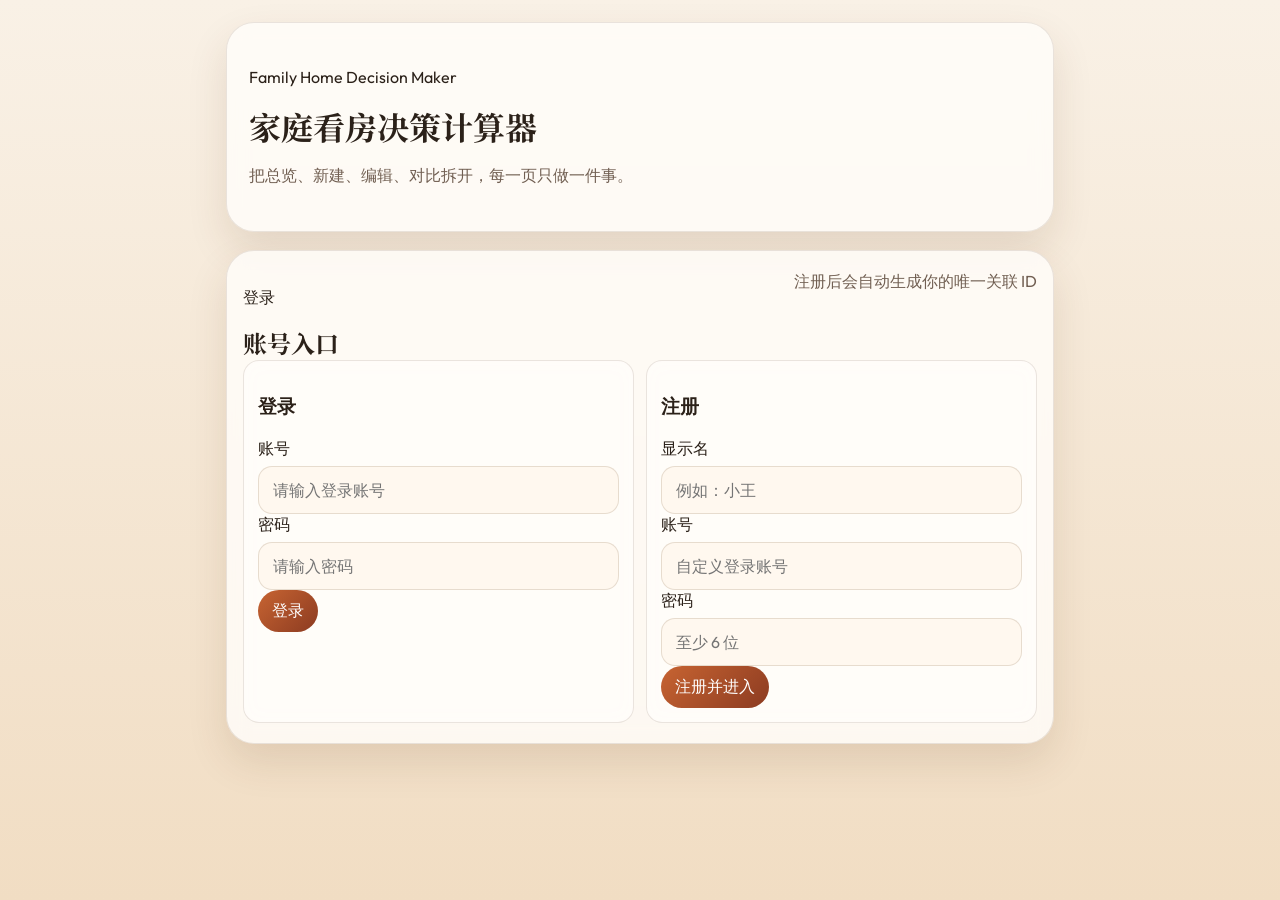
==== frontend/index.html @ 097f2097 "Initial commit: home decision calculator" ====
<!DOCTYPE html>
<html lang="zh-CN">
  <head>
    <meta charset="UTF-8" />
    <meta name="viewport" content="width=device-width, initial-scale=1.0, viewport-fit=cover" />
    <title>家庭看房决策计算器</title>
    <link rel="preconnect" href="https://fonts.googleapis.com" />
    <link rel="preconnect" href="https://fonts.gstatic.com" crossorigin />
    <link
      href="https://fonts.googleapis.com/css2?family=Noto+Serif+SC:wght@400;600;700&family=Outfit:wght@400;500;600;700&display=swap"
      rel="stylesheet"
    />
    <link rel="stylesheet" href="./styles.css" />
  </head>
  <body>
    <div class="app-shell">
      <header class="hero">
        <p class="eyebrow">Family Home Decision Maker</p>
        <h1>家庭看房决策计算器</h1>
        <p class="hero-copy">把总览、新建、编辑、对比拆开，每一页只做一件事。</p>
      </header>

      <section class="panel auth-panel" id="auth-panel">
        <div class="section-head">
          <div>
            <p class="section-kicker">登录</p>
            <h2>账号入口</h2>
          </div>
          <span class="hint-text">注册后会自动生成你的唯一关联 ID</span>
        </div>
        <div class="auth-grid">
          <form id="login-form" class="form-group">
            <h3>登录</h3>
            <label class="field">
              <span>账号</span>
              <input id="login-id" type="text" placeholder="请输入登录账号" />
            </label>
            <label class="field">
              <span>密码</span>
              <input id="login-password" type="password" placeholder="请输入密码" />
            </label>
            <button type="submit" class="primary-button">登录</button>
          </form>
          <form id="register-form" class="form-group">
            <h3>注册</h3>
            <label class="field">
              <span>显示名</span>
              <input id="register-name" type="text" placeholder="例如：小王" />
            </label>
            <label class="field">
              <span>账号</span>
              <input id="register-id" type="text" placeholder="自定义登录账号" />
            </label>
            <label class="field">
              <span>密码</span>
              <input id="register-password" type="password" placeholder="至少 6 位" />
            </label>
            <button type="submit" class="primary-button">注册并进入</button>
          </form>
        </div>
      </section>

      <nav class="top-nav hidden" id="top-nav">
        <button type="button" class="nav-button active" data-view="dashboard">总览</button>
        <button type="button" class="nav-button" data-view="list">列表</button>
        <button type="button" class="nav-button" data-view="create">新建</button>
        <button type="button" class="nav-button" data-view="compare">对比</button>
        <button type="button" class="nav-button" data-view="weights">权重</button>
        <button type="button" class="nav-button" data-view="account">账号</button>
        <button type="button" class="nav-button hidden" data-view="admin">管理</button>
      </nav>

      <main class="page-stack hidden" id="app-main">
        <section class="page active" id="view-dashboard">
          <section class="panel summary-panel">
            <div class="section-head">
              <div>
                <p class="section-kicker">总览</p>
                <h2>房源总览</h2>
              </div>
              <button id="reload-dashboard" class="ghost-button" type="button">刷新数据</button>
            </div>
            <div class="scoreboard" id="summary-cards"></div>
            <div class="top-picks" id="top-picks"></div>
          </section>
        </section>

        <section class="page" id="view-list">
          <section class="panel">
            <div class="section-head">
              <div>
                <p class="section-kicker">列表</p>
                <h2>全部房源</h2>
              </div>
              <span class="hint-text" id="status-text">等待加载</span>
            </div>
            <div class="list-toolbar">
              <label class="field">
                <span>搜索</span>
                <input id="list-search" type="text" placeholder="搜小区名、楼栋室、备注" />
              </label>
              <label class="field">
                <span>排序</span>
                <select id="list-sort">
                  <option value="final-desc">最终分从高到低</option>
                  <option value="final-asc">最终分从低到高</option>
                  <option value="date-desc">看房日期从新到旧</option>
                  <option value="date-asc">看房日期从旧到新</option>
                  <option value="price-asc">总价从低到高</option>
                  <option value="price-desc">总价从高到低</option>
                </select>
              </label>
            </div>
            <div id="house-list" class="house-list"></div>
          </section>
        </section>

        <section class="page" id="view-create">
          <section class="panel">
            <div class="section-head">
              <div>
                <p class="section-kicker">新建</p>
                <h2>新增房源</h2>
              </div>
              <button id="reset-create" class="ghost-button" type="button">清空重填</button>
            </div>
            <form id="create-form" class="house-form"></form>
          </section>
        </section>

        <section class="page" id="view-edit">
          <section class="panel">
            <div class="section-head">
              <div>
                <p class="section-kicker">编辑</p>
                <h2 id="edit-title">编辑房源</h2>
              </div>
              <button id="back-dashboard" class="ghost-button" type="button">返回总览</button>
            </div>
            <form id="edit-form" class="house-form"></form>
          </section>
        </section>

        <section class="page" id="view-compare">
          <section class="panel">
            <div class="section-head">
              <div>
                <p class="section-kicker">对比</p>
                <h2>多房源横向比较</h2>
              </div>
              <span class="hint-text">建议选择 2 到 4 套</span>
            </div>
            <div id="compare-picker" class="compare-picker"></div>
            <div id="compare-results" class="compare-results"></div>
          </section>
        </section>

        <section class="page" id="view-weights">
          <section class="panel">
            <div class="section-head">
              <div>
                <p class="section-kicker">权重设置</p>
                <h2>双人偏好</h2>
              </div>
            </div>
            <div class="weight-tabs" id="weight-tabs"></div>
            <div class="weight-editor" id="weight-editor"></div>
          </section>
        </section>

        <section class="page" id="view-account">
          <section class="panel">
            <div class="section-head">
              <div>
                <p class="section-kicker">账号</p>
                <h2>账号管理</h2>
              </div>
              <button id="logout-button" class="ghost-button" type="button">退出登录</button>
            </div>
            <div class="account-grid">
              <section class="form-group">
                <h3>当前账号</h3>
                <div id="account-profile"></div>
              </section>
              <form id="link-form" class="form-group">
                <h3>关联夫妻双方</h3>
                <p class="hint-text">让另一半把她的唯一 ID 发给你，在这里填入后即可归到同一个家庭。</p>
                <label class="field">
                  <span>关联方</span>
                  <select id="relation-type">
                    <option value="partner">另一半</option>
                    <option value="co_decider">共同决策人</option>
                  </select>
                </label>
                <label class="field">
                  <span>对方唯一 ID</span>
                  <input id="partner-link-code" type="text" placeholder="例如：A1B2C3D4" />
                </label>
                <button type="submit" class="primary-button">立即关联</button>
              </form>
            </div>
          </section>
        </section>

        <section class="page" id="view-admin">
          <section class="panel">
            <div class="section-head">
              <div>
                <p class="section-kicker">管理员</p>
                <h2>账号总管理</h2>
              </div>
              <span class="hint-text">只有管理员可见</span>
            </div>
            <div id="admin-users" class="admin-users"></div>
          </section>
        </section>
      </main>
    </div>

    <template id="weight-row-template">
      <label class="weight-row">
        <div class="weight-row__text">
          <span class="metric-name"></span>
          <small class="metric-note"></small>
        </div>
        <div class="weight-row__control">
          <input type="range" min="0" max="100" step="1" />
          <output>0%</output>
        </div>
      </label>
    </template>

    <script src="./api.js"></script>
    <script src="./app.js"></script>
  </body>
</html>
---- frontend/styles.css ----
:root {
  --bg: #f7f0e4;
  --surface: rgba(255, 250, 243, 0.88);
  --surface-strong: #fff8ef;
  --ink: #2b2119;
  --muted: #715f52;
  --line: rgba(84, 55, 24, 0.12);
  --accent: #c76432;
  --accent-deep: #8c3b21;
  --good: #2d7b4f;
  --warn: #c4821b;
  --bad: #ab3b34;
  --shadow: 0 18px 40px rgba(88, 49, 13, 0.12);
  --radius-xl: 28px;
  --radius-lg: 22px;
  --radius-md: 16px;
}

* { box-sizing: border-box; }
.hidden { display: none !important; }
body {
  margin: 0;
  min-height: 100vh;
  font-family: "Outfit", "PingFang SC", "Hiragino Sans GB", sans-serif;
  color: var(--ink);
  background: linear-gradient(180deg, #f9f1e6 0%, #f1ddc3 100%);
}
.app-shell { width: min(100%, 860px); margin: 0 auto; padding: 22px 16px 40px; }
.hero, .panel, .summary-card, .top-pick, .house-card, .stat-chip, .weight-tab, .weight-row, .form-group, .choice-item, .empty-state {
  border: 1px solid var(--line);
  border-radius: var(--radius-md);
  background: rgba(255, 253, 249, 0.84);
  backdrop-filter: blur(10px);
}
.hero, .panel { border-radius: var(--radius-xl); box-shadow: var(--shadow); }
.hero { padding: 28px 22px; }
.hero h1, .section-head h2 { margin: 0; font-family: "Noto Serif SC", serif; }
.hero-copy, .hint-text, .house-meta, .metric-note, .field small, .empty-state p { color: var(--muted); }
.layout, .scoreboard, .top-picks, .weight-editor, .house-list, .choice-grid, .fields-grid, .form-actions, .score-grid, .card-actions { display: grid; gap: 12px; }
.layout { margin-top: 18px; }
.panel { padding: 20px 16px; }
.section-head, .top-pick__head, .house-card__head { display: flex; justify-content: space-between; gap: 12px; align-items: flex-start; }
.auth-panel { margin-top: 18px; }
.auth-grid, .account-grid, .account-members { display: grid; gap: 12px; }
.admin-users { display: grid; gap: 12px; }
.page-stack { margin-top: 18px; }
.page { display: none; gap: 18px; }
.page.active { display: grid; }
.list-toolbar {
  display: grid;
  gap: 12px;
  margin-bottom: 14px;
}
.top-nav {
  display: grid;
  grid-template-columns: repeat(7, minmax(0, 1fr));
  gap: 10px;
  margin-top: 16px;
}
.nav-button {
  appearance: none;
  border: 0;
  border-radius: 999px;
  padding: 12px 10px;
  font: inherit;
  background: rgba(255, 252, 246, 0.84);
  color: var(--ink);
  border: 1px solid var(--line);
}
.nav-button.active {
  background: linear-gradient(135deg, rgba(199,100,50,0.18), rgba(140,59,33,0.08));
  color: var(--accent-deep);
}
.ghost-button, .primary-button, .secondary-button, .chip-button {
  appearance: none; border: 0; border-radius: 999px; font: inherit; cursor: pointer; padding: 10px 14px;
}
.ghost-button { background: rgba(199, 100, 50, 0.09); color: var(--accent-deep); }
.primary-button { background: linear-gradient(135deg, var(--accent), var(--accent-deep)); color: #fff; }
.secondary-button, .chip-button { background: rgba(77, 55, 36, 0.08); color: var(--ink); }
.summary-card, .top-pick, .house-card, .stat-chip, .weight-tab, .weight-row, .form-group, .choice-item { padding: 14px; }
.summary-card strong, .stat-chip strong { display: block; margin-top: 6px; }
.weight-tabs { display: grid; grid-template-columns: repeat(2, minmax(0, 1fr)); gap: 10px; margin-bottom: 12px; }
.weight-tab.active { background: linear-gradient(135deg, rgba(199,100,50,0.15), rgba(140,59,33,0.08)); }
.weight-row__control { display: grid; grid-template-columns: 1fr auto; gap: 12px; align-items: center; }
input[type="range"] { accent-color: var(--accent); }
.field, .slider-field { display: grid; gap: 6px; }
.field input, .field select, .field textarea {
  width: 100%; padding: 13px 14px; border-radius: 14px; border: 1px solid rgba(88,49,13,0.14); background: var(--surface-strong); color: var(--ink); font: inherit;
}
.pill { display: inline-flex; align-items: center; padding: 7px 10px; border-radius: 999px; font-size: 0.78rem; background: rgba(199, 100, 50, 0.12); color: var(--accent-deep); }
.pill.good { background: rgba(45,123,79,0.12); color: var(--good); }
.pill.warn { background: rgba(196,130,27,0.15); color: var(--warn); }
.pill.bad { background: rgba(171,59,52,0.12); color: var(--bad); }
.active-chip { background: rgba(199,100,50,0.18); color: var(--accent-deep); }
.empty-state { text-align: center; }
.house-notes {
  padding: 10px 12px;
  border-radius: 12px;
  background: rgba(77,55,36,0.05);
  color: var(--muted);
  line-height: 1.5;
}
.search-hit {
  padding: 0 4px;
  border-radius: 6px;
  background: rgba(199,100,50,0.22);
  color: var(--accent-deep);
  font-weight: 700;
}
.account-card {
  display: grid;
  gap: 10px;
  padding: 14px;
  border-radius: 14px;
  background: rgba(77,55,36,0.05);
}
.account-card strong, .account-member strong {
  display: block;
  margin-top: 4px;
}
.account-member {
  padding: 12px;
  border-radius: 12px;
  background: rgba(255,253,249,0.82);
  border: 1px solid var(--line);
}
.account-member span, .account-member small {
  display: block;
  color: var(--muted);
  margin-top: 4px;
}
.compare-picker, .compare-results { display: grid; gap: 12px; }
.compare-table {
  overflow-x: auto;
  border-radius: var(--radius-lg);
  border: 1px solid var(--line);
  background: rgba(255,253,249,0.84);
}
.compare-row {
  display: grid;
  grid-template-columns: 120px repeat(auto-fit, minmax(160px, 1fr));
  border-bottom: 1px solid var(--line);
}
.compare-row:last-child { border-bottom: 0; }
.compare-cell {
  padding: 12px;
  border-right: 1px solid var(--line);
}
.compare-cell:last-child { border-right: 0; }
.compare-cell--label {
  font-weight: 700;
  background: rgba(77,55,36,0.05);
}
.compare-row--head .compare-cell {
  background: rgba(199,100,50,0.08);
}
.compare-cell small {
  display: block;
  margin-top: 4px;
  color: var(--muted);
}
@media (min-width: 720px) {
  .page.active { grid-template-columns: repeat(2, minmax(0, 1fr)); }
  .summary-panel, .page .panel:last-child { grid-column: 1 / -1; }
  .fields-grid.two-col, .house-list { grid-template-columns: repeat(2, minmax(0, 1fr)); }
  .list-toolbar { grid-template-columns: repeat(2, minmax(0, 1fr)); }
  .auth-grid, .account-grid { grid-template-columns: repeat(2, minmax(0, 1fr)); }
}
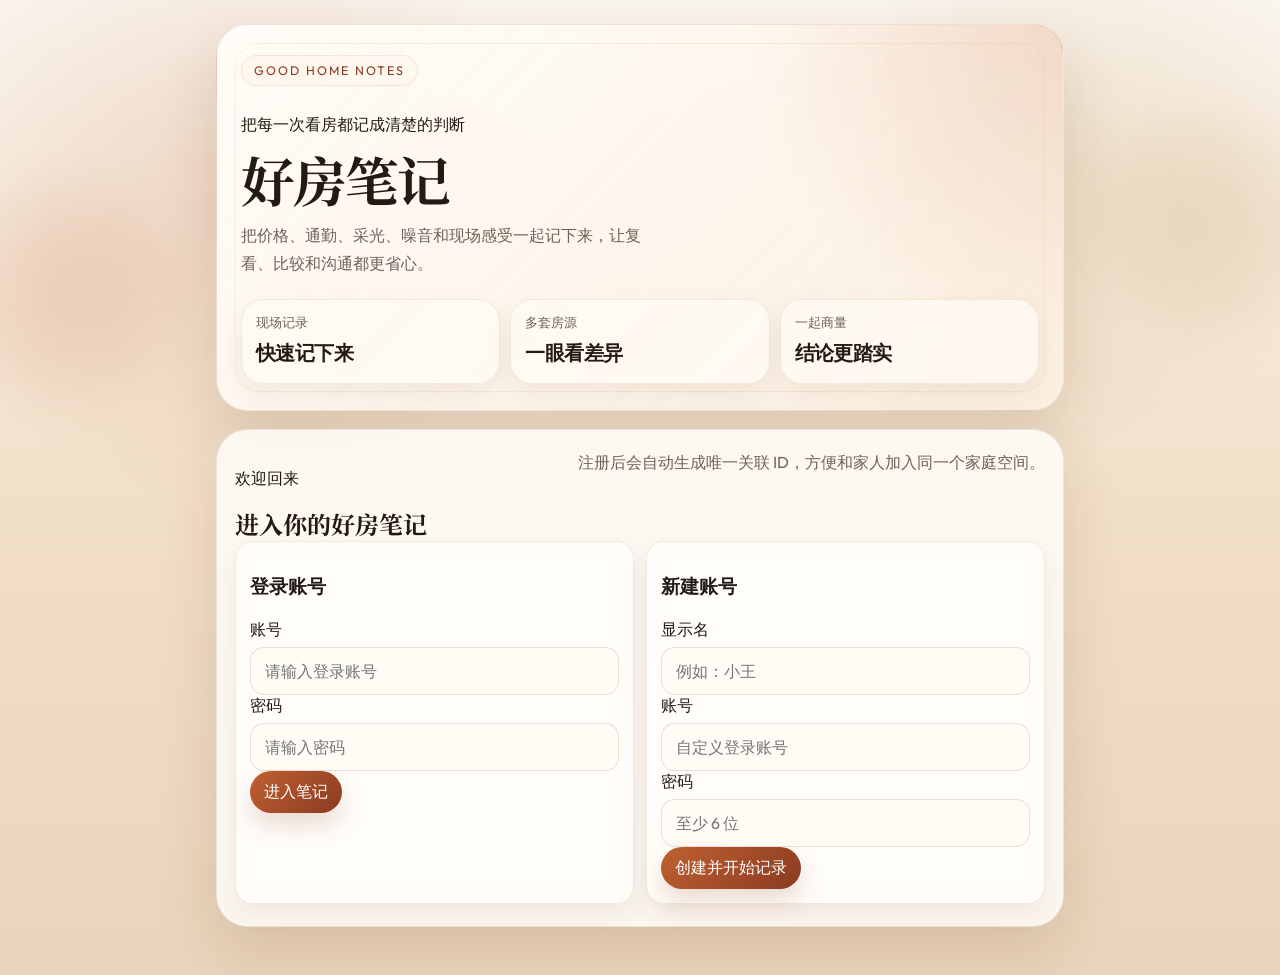
==== commit af14ff3f: "feat: refine branding and visual polish for frontend" ====
--- a/frontend/index.html
+++ b/frontend/index.html
@@ -3,7 +3,7 @@
   <head>
     <meta charset="UTF-8" />
     <meta name="viewport" content="width=device-width, initial-scale=1.0, viewport-fit=cover" />
-    <title>家庭看房决策计算器</title>
+    <title>好房笔记</title>
     <link rel="preconnect" href="https://fonts.googleapis.com" />
     <link rel="preconnect" href="https://fonts.gstatic.com" crossorigin />
     <link
@@ -13,24 +13,41 @@
     <link rel="stylesheet" href="./styles.css" />
   </head>
   <body>
+    <div class="ambient ambient--left"></div>
+    <div class="ambient ambient--right"></div>
     <div class="app-shell">
       <header class="hero">
-        <p class="eyebrow">Family Home Decision Maker</p>
-        <h1>家庭看房决策计算器</h1>
-        <p class="hero-copy">把总览、新建、编辑、对比拆开，每一页只做一件事。</p>
+        <div class="hero-badge">Good Home Notes</div>
+        <p class="eyebrow">把每一次看房都记成清楚的判断</p>
+        <h1>好房笔记</h1>
+        <p class="hero-copy">把价格、通勤、采光、噪音和现场感受一起记下来，让复看、比较和沟通都更省心。</p>
+        <div class="hero-strip">
+          <article class="hero-stat">
+            <span>现场记录</span>
+            <strong>快速记下来</strong>
+          </article>
+          <article class="hero-stat">
+            <span>多套房源</span>
+            <strong>一眼看差异</strong>
+          </article>
+          <article class="hero-stat">
+            <span>一起商量</span>
+            <strong>结论更踏实</strong>
+          </article>
+        </div>
       </header>
 
       <section class="panel auth-panel" id="auth-panel">
         <div class="section-head">
           <div>
-            <p class="section-kicker">登录</p>
-            <h2>账号入口</h2>
+            <p class="section-kicker">欢迎回来</p>
+            <h2>进入你的好房笔记</h2>
           </div>
-          <span class="hint-text">注册后会自动生成你的唯一关联 ID</span>
+          <span class="hint-text">注册后会自动生成唯一关联 ID，方便和家人加入同一个家庭空间。</span>
         </div>
         <div class="auth-grid">
           <form id="login-form" class="form-group">
-            <h3>登录</h3>
+            <h3>登录账号</h3>
             <label class="field">
               <span>账号</span>
               <input id="login-id" type="text" placeholder="请输入登录账号" />
@@ -39,10 +56,10 @@
               <span>密码</span>
               <input id="login-password" type="password" placeholder="请输入密码" />
             </label>
-            <button type="submit" class="primary-button">登录</button>
+            <button type="submit" class="primary-button">进入笔记</button>
           </form>
           <form id="register-form" class="form-group">
-            <h3>注册</h3>
+            <h3>新建账号</h3>
             <label class="field">
               <span>显示名</span>
               <input id="register-name" type="text" placeholder="例如：小王" />
@@ -55,7 +72,7 @@
               <span>密码</span>
               <input id="register-password" type="password" placeholder="至少 6 位" />
             </label>
-            <button type="submit" class="primary-button">注册并进入</button>
+            <button type="submit" class="primary-button">创建并开始记录</button>
           </form>
         </div>
       </section>
@@ -75,10 +92,10 @@
           <section class="panel summary-panel">
             <div class="section-head">
               <div>
-                <p class="section-kicker">总览</p>
-                <h2>房源总览</h2>
-              </div>
-              <button id="reload-dashboard" class="ghost-button" type="button">刷新数据</button>
+                <p class="section-kicker">首页</p>
+                <h2>本周看房概览</h2>
+              </div>
+              <button id="reload-dashboard" class="ghost-button" type="button">同步最新记录</button>
             </div>
             <div class="scoreboard" id="summary-cards"></div>
             <div class="top-picks" id="top-picks"></div>
@@ -89,18 +106,18 @@
           <section class="panel">
             <div class="section-head">
               <div>
-                <p class="section-kicker">列表</p>
-                <h2>全部房源</h2>
-              </div>
-              <span class="hint-text" id="status-text">等待加载</span>
+                <p class="section-kicker">房源库</p>
+                <h2>全部看房笔记</h2>
+              </div>
+              <span class="hint-text" id="status-text">正在准备数据</span>
             </div>
             <div class="list-toolbar">
               <label class="field">
-                <span>搜索</span>
-                <input id="list-search" type="text" placeholder="搜小区名、楼栋室、备注" />
+                <span>查找</span>
+                <input id="list-search" type="text" placeholder="搜小区名、楼栋室或备注" />
               </label>
               <label class="field">
-                <span>排序</span>
+                <span>查看顺序</span>
                 <select id="list-sort">
                   <option value="final-desc">最终分从高到低</option>
                   <option value="final-asc">最终分从低到高</option>
@@ -119,10 +136,10 @@
           <section class="panel">
             <div class="section-head">
               <div>
-                <p class="section-kicker">新建</p>
-                <h2>新增房源</h2>
-              </div>
-              <button id="reset-create" class="ghost-button" type="button">清空重填</button>
+                <p class="section-kicker">新记录</p>
+                <h2>记下一套新房</h2>
+              </div>
+              <button id="reset-create" class="ghost-button" type="button">重新开始</button>
             </div>
             <form id="create-form" class="house-form"></form>
           </section>
@@ -132,10 +149,10 @@
           <section class="panel">
             <div class="section-head">
               <div>
-                <p class="section-kicker">编辑</p>
-                <h2 id="edit-title">编辑房源</h2>
-              </div>
-              <button id="back-dashboard" class="ghost-button" type="button">返回总览</button>
+                <p class="section-kicker">修改记录</p>
+                <h2 id="edit-title">更新这套房的笔记</h2>
+              </div>
+              <button id="back-dashboard" class="ghost-button" type="button">回到首页</button>
             </div>
             <form id="edit-form" class="house-form"></form>
           </section>
@@ -145,10 +162,10 @@
           <section class="panel">
             <div class="section-head">
               <div>
-                <p class="section-kicker">对比</p>
-                <h2>多房源横向比较</h2>
-              </div>
-              <span class="hint-text">建议选择 2 到 4 套</span>
+                <p class="section-kicker">一起比较</p>
+                <h2>把几套房放在一起看</h2>
+              </div>
+              <span class="hint-text">建议一次比较 2 到 4 套，结论会更清楚。</span>
             </div>
             <div id="compare-picker" class="compare-picker"></div>
             <div id="compare-results" class="compare-results"></div>
@@ -159,8 +176,8 @@
           <section class="panel">
             <div class="section-head">
               <div>
-                <p class="section-kicker">权重设置</p>
-                <h2>双人偏好</h2>
+                <p class="section-kicker">偏好设置</p>
+                <h2>你们更在意什么</h2>
               </div>
             </div>
             <div class="weight-tabs" id="weight-tabs"></div>
@@ -172,8 +189,8 @@
           <section class="panel">
             <div class="section-head">
               <div>
-                <p class="section-kicker">账号</p>
-                <h2>账号管理</h2>
+                <p class="section-kicker">家庭空间</p>
+                <h2>成员与账号</h2>
               </div>
               <button id="logout-button" class="ghost-button" type="button">退出登录</button>
             </div>
@@ -183,10 +200,10 @@
                 <div id="account-profile"></div>
               </section>
               <form id="link-form" class="form-group">
-                <h3>关联夫妻双方</h3>
-                <p class="hint-text">让另一半把她的唯一 ID 发给你，在这里填入后即可归到同一个家庭。</p>
+                <h3>邀请家人加入</h3>
+                <p class="hint-text">把对方的唯一 ID 填进来，就能一起记录房源、同步偏好、共用这本好房笔记。</p>
                 <label class="field">
-                  <span>关联方</span>
+                  <span>加入身份</span>
                   <select id="relation-type">
                     <option value="partner">另一半</option>
                     <option value="co_decider">共同决策人</option>
@@ -196,7 +213,7 @@
                   <span>对方唯一 ID</span>
                   <input id="partner-link-code" type="text" placeholder="例如：A1B2C3D4" />
                 </label>
-                <button type="submit" class="primary-button">立即关联</button>
+                <button type="submit" class="primary-button">加入同一个家庭</button>
               </form>
             </div>
           </section>
@@ -206,10 +223,10 @@
           <section class="panel">
             <div class="section-head">
               <div>
-                <p class="section-kicker">管理员</p>
-                <h2>账号总管理</h2>
-              </div>
-              <span class="hint-text">只有管理员可见</span>
+                <p class="section-kicker">后台管理</p>
+                <h2>账号与权限一览</h2>
+              </div>
+              <span class="hint-text">仅管理员可见</span>
             </div>
             <div id="admin-users" class="admin-users"></div>
           </section>
--- a/frontend/styles.css
+++ b/frontend/styles.css
@@ -1,19 +1,22 @@
 :root {
-  --bg: #f7f0e4;
-  --surface: rgba(255, 250, 243, 0.88);
-  --surface-strong: #fff8ef;
-  --ink: #2b2119;
-  --muted: #715f52;
-  --line: rgba(84, 55, 24, 0.12);
-  --accent: #c76432;
-  --accent-deep: #8c3b21;
+  --bg: #f6efe6;
+  --surface: rgba(255, 249, 241, 0.8);
+  --surface-strong: rgba(255, 252, 247, 0.96);
+  --ink: #241a15;
+  --muted: #6f6258;
+  --line: rgba(98, 65, 37, 0.1);
+  --accent: #bf6132;
+  --accent-deep: #8a3a21;
+  --accent-soft: #f6d7bd;
+  --gold: #b98d47;
   --good: #2d7b4f;
   --warn: #c4821b;
   --bad: #ab3b34;
-  --shadow: 0 18px 40px rgba(88, 49, 13, 0.12);
-  --radius-xl: 28px;
-  --radius-lg: 22px;
-  --radius-md: 16px;
+  --shadow: 0 24px 60px rgba(88, 49, 13, 0.14);
+  --shadow-soft: 0 10px 24px rgba(88, 49, 13, 0.08);
+  --radius-xl: 32px;
+  --radius-lg: 24px;
+  --radius-md: 18px;
 }
 
 * { box-sizing: border-box; }
@@ -23,22 +26,110 @@
   min-height: 100vh;
   font-family: "Outfit", "PingFang SC", "Hiragino Sans GB", sans-serif;
   color: var(--ink);
-  background: linear-gradient(180deg, #f9f1e6 0%, #f1ddc3 100%);
-}
-.app-shell { width: min(100%, 860px); margin: 0 auto; padding: 22px 16px 40px; }
+  background:
+    radial-gradient(circle at 18% 20%, rgba(191, 97, 50, 0.16), transparent 24%),
+    radial-gradient(circle at 84% 18%, rgba(185, 141, 71, 0.16), transparent 20%),
+    linear-gradient(180deg, #faf5ee 0%, #f2dfc8 52%, #ead4bb 100%);
+}
+.app-shell { position: relative; width: min(100%, 880px); margin: 0 auto; padding: 24px 16px 48px; z-index: 1; }
+.ambient {
+  position: fixed;
+  inset: auto;
+  width: 220px;
+  height: 220px;
+  border-radius: 999px;
+  filter: blur(22px);
+  opacity: 0.55;
+  pointer-events: none;
+}
+.ambient--left {
+  left: -40px;
+  top: 180px;
+  background: radial-gradient(circle, rgba(191, 97, 50, 0.28), rgba(191, 97, 50, 0));
+}
+.ambient--right {
+  right: -40px;
+  top: 110px;
+  background: radial-gradient(circle, rgba(185, 141, 71, 0.28), rgba(185, 141, 71, 0));
+}
 .hero, .panel, .summary-card, .top-pick, .house-card, .stat-chip, .weight-tab, .weight-row, .form-group, .choice-item, .empty-state {
   border: 1px solid var(--line);
   border-radius: var(--radius-md);
   background: rgba(255, 253, 249, 0.84);
-  backdrop-filter: blur(10px);
+  backdrop-filter: blur(14px);
 }
 .hero, .panel { border-radius: var(--radius-xl); box-shadow: var(--shadow); }
-.hero { padding: 28px 22px; }
+.hero {
+  position: relative;
+  overflow: hidden;
+  padding: 30px 24px 26px;
+  background:
+    radial-gradient(circle at top right, rgba(191, 97, 50, 0.18), transparent 34%),
+    linear-gradient(135deg, rgba(255, 252, 247, 0.98), rgba(252, 240, 226, 0.88));
+}
+.hero::after {
+  content: "";
+  position: absolute;
+  inset: 18px;
+  border-radius: 24px;
+  border: 1px solid rgba(185, 141, 71, 0.12);
+  pointer-events: none;
+}
 .hero h1, .section-head h2 { margin: 0; font-family: "Noto Serif SC", serif; }
+.hero h1 {
+  font-size: clamp(2.2rem, 7vw, 3.35rem);
+  line-height: 1.02;
+  letter-spacing: -0.04em;
+  max-width: 10ch;
+}
 .hero-copy, .hint-text, .house-meta, .metric-note, .field small, .empty-state p { color: var(--muted); }
+.hero-copy {
+  max-width: 26rem;
+  font-size: 1.03rem;
+  line-height: 1.7;
+  margin: 14px 0 0;
+}
+.hero-badge {
+  display: inline-flex;
+  align-items: center;
+  gap: 8px;
+  margin-bottom: 12px;
+  padding: 7px 12px;
+  border-radius: 999px;
+  background: rgba(255, 248, 238, 0.9);
+  border: 1px solid rgba(191, 97, 50, 0.12);
+  color: var(--accent-deep);
+  font-size: 0.78rem;
+  text-transform: uppercase;
+  letter-spacing: 0.16em;
+}
+.hero-strip {
+  display: grid;
+  grid-template-columns: repeat(3, minmax(0, 1fr));
+  gap: 10px;
+  margin-top: 22px;
+}
+.hero-stat {
+  padding: 14px 14px 16px;
+  border-radius: 22px;
+  background: rgba(255, 251, 246, 0.7);
+  border: 1px solid rgba(98, 65, 37, 0.09);
+  box-shadow: var(--shadow-soft);
+}
+.hero-stat span {
+  display: block;
+  color: var(--muted);
+  font-size: 0.82rem;
+  margin-bottom: 8px;
+}
+.hero-stat strong {
+  display: block;
+  font-size: 1.22rem;
+  letter-spacing: -0.03em;
+}
 .layout, .scoreboard, .top-picks, .weight-editor, .house-list, .choice-grid, .fields-grid, .form-actions, .score-grid, .card-actions { display: grid; gap: 12px; }
 .layout { margin-top: 18px; }
-.panel { padding: 20px 16px; }
+.panel { padding: 22px 18px; }
 .section-head, .top-pick__head, .house-card__head { display: flex; justify-content: space-between; gap: 12px; align-items: flex-start; }
 .auth-panel { margin-top: 18px; }
 .auth-grid, .account-grid, .account-members { display: grid; gap: 12px; }
@@ -63,22 +154,34 @@
   border-radius: 999px;
   padding: 12px 10px;
   font: inherit;
-  background: rgba(255, 252, 246, 0.84);
+  background: rgba(255, 252, 246, 0.72);
   color: var(--ink);
   border: 1px solid var(--line);
+  box-shadow: var(--shadow-soft);
 }
 .nav-button.active {
-  background: linear-gradient(135deg, rgba(199,100,50,0.18), rgba(140,59,33,0.08));
+  background: linear-gradient(135deg, rgba(191,97,50,0.22), rgba(140,59,33,0.08));
   color: var(--accent-deep);
 }
 .ghost-button, .primary-button, .secondary-button, .chip-button {
   appearance: none; border: 0; border-radius: 999px; font: inherit; cursor: pointer; padding: 10px 14px;
 }
-.ghost-button { background: rgba(199, 100, 50, 0.09); color: var(--accent-deep); }
-.primary-button { background: linear-gradient(135deg, var(--accent), var(--accent-deep)); color: #fff; }
+.ghost-button { background: rgba(191, 97, 50, 0.1); color: var(--accent-deep); }
+.primary-button {
+  background: linear-gradient(135deg, var(--accent), var(--accent-deep));
+  color: #fff;
+  box-shadow: 0 12px 24px rgba(140, 59, 33, 0.18);
+}
 .secondary-button, .chip-button { background: rgba(77, 55, 36, 0.08); color: var(--ink); }
 .summary-card, .top-pick, .house-card, .stat-chip, .weight-tab, .weight-row, .form-group, .choice-item { padding: 14px; }
-.summary-card strong, .stat-chip strong { display: block; margin-top: 6px; }
+.summary-card, .top-pick, .house-card, .stat-chip, .form-group, .weight-tab, .choice-item, .weight-row {
+  box-shadow: var(--shadow-soft);
+}
+.summary-card strong, .stat-chip strong { display: block; margin-top: 6px; font-size: 1.35rem; }
+.summary-card span:first-child {
+  color: var(--muted);
+  font-size: 0.86rem;
+}
 .weight-tabs { display: grid; grid-template-columns: repeat(2, minmax(0, 1fr)); gap: 10px; margin-bottom: 12px; }
 .weight-tab.active { background: linear-gradient(135deg, rgba(199,100,50,0.15), rgba(140,59,33,0.08)); }
 .weight-row__control { display: grid; grid-template-columns: 1fr auto; gap: 12px; align-items: center; }
@@ -86,17 +189,23 @@
 .field, .slider-field { display: grid; gap: 6px; }
 .field input, .field select, .field textarea {
   width: 100%; padding: 13px 14px; border-radius: 14px; border: 1px solid rgba(88,49,13,0.14); background: var(--surface-strong); color: var(--ink); font: inherit;
-}
-.pill { display: inline-flex; align-items: center; padding: 7px 10px; border-radius: 999px; font-size: 0.78rem; background: rgba(199, 100, 50, 0.12); color: var(--accent-deep); }
+  box-shadow: inset 0 1px 0 rgba(255,255,255,0.5);
+}
+.field input:focus, .field select:focus, .field textarea:focus {
+  outline: none;
+  border-color: rgba(191, 97, 50, 0.4);
+  box-shadow: 0 0 0 4px rgba(191, 97, 50, 0.12);
+}
+.pill { display: inline-flex; align-items: center; padding: 7px 10px; border-radius: 999px; font-size: 0.78rem; background: rgba(191, 97, 50, 0.12); color: var(--accent-deep); }
 .pill.good { background: rgba(45,123,79,0.12); color: var(--good); }
 .pill.warn { background: rgba(196,130,27,0.15); color: var(--warn); }
 .pill.bad { background: rgba(171,59,52,0.12); color: var(--bad); }
 .active-chip { background: rgba(199,100,50,0.18); color: var(--accent-deep); }
-.empty-state { text-align: center; }
+.empty-state { text-align: center; padding: 20px; }
 .house-notes {
   padding: 10px 12px;
   border-radius: 12px;
-  background: rgba(77,55,36,0.05);
+  background: linear-gradient(135deg, rgba(77,55,36,0.04), rgba(191,97,50,0.05));
   color: var(--muted);
   line-height: 1.5;
 }
@@ -135,6 +244,7 @@
   border-radius: var(--radius-lg);
   border: 1px solid var(--line);
   background: rgba(255,253,249,0.84);
+  box-shadow: var(--shadow-soft);
 }
 .compare-row {
   display: grid;
@@ -166,3 +276,11 @@
   .list-toolbar { grid-template-columns: repeat(2, minmax(0, 1fr)); }
   .auth-grid, .account-grid { grid-template-columns: repeat(2, minmax(0, 1fr)); }
 }
+@media (max-width: 719px) {
+  .hero-strip {
+    grid-template-columns: 1fr;
+  }
+  .top-nav {
+    grid-template-columns: repeat(4, minmax(0, 1fr));
+  }
+}
